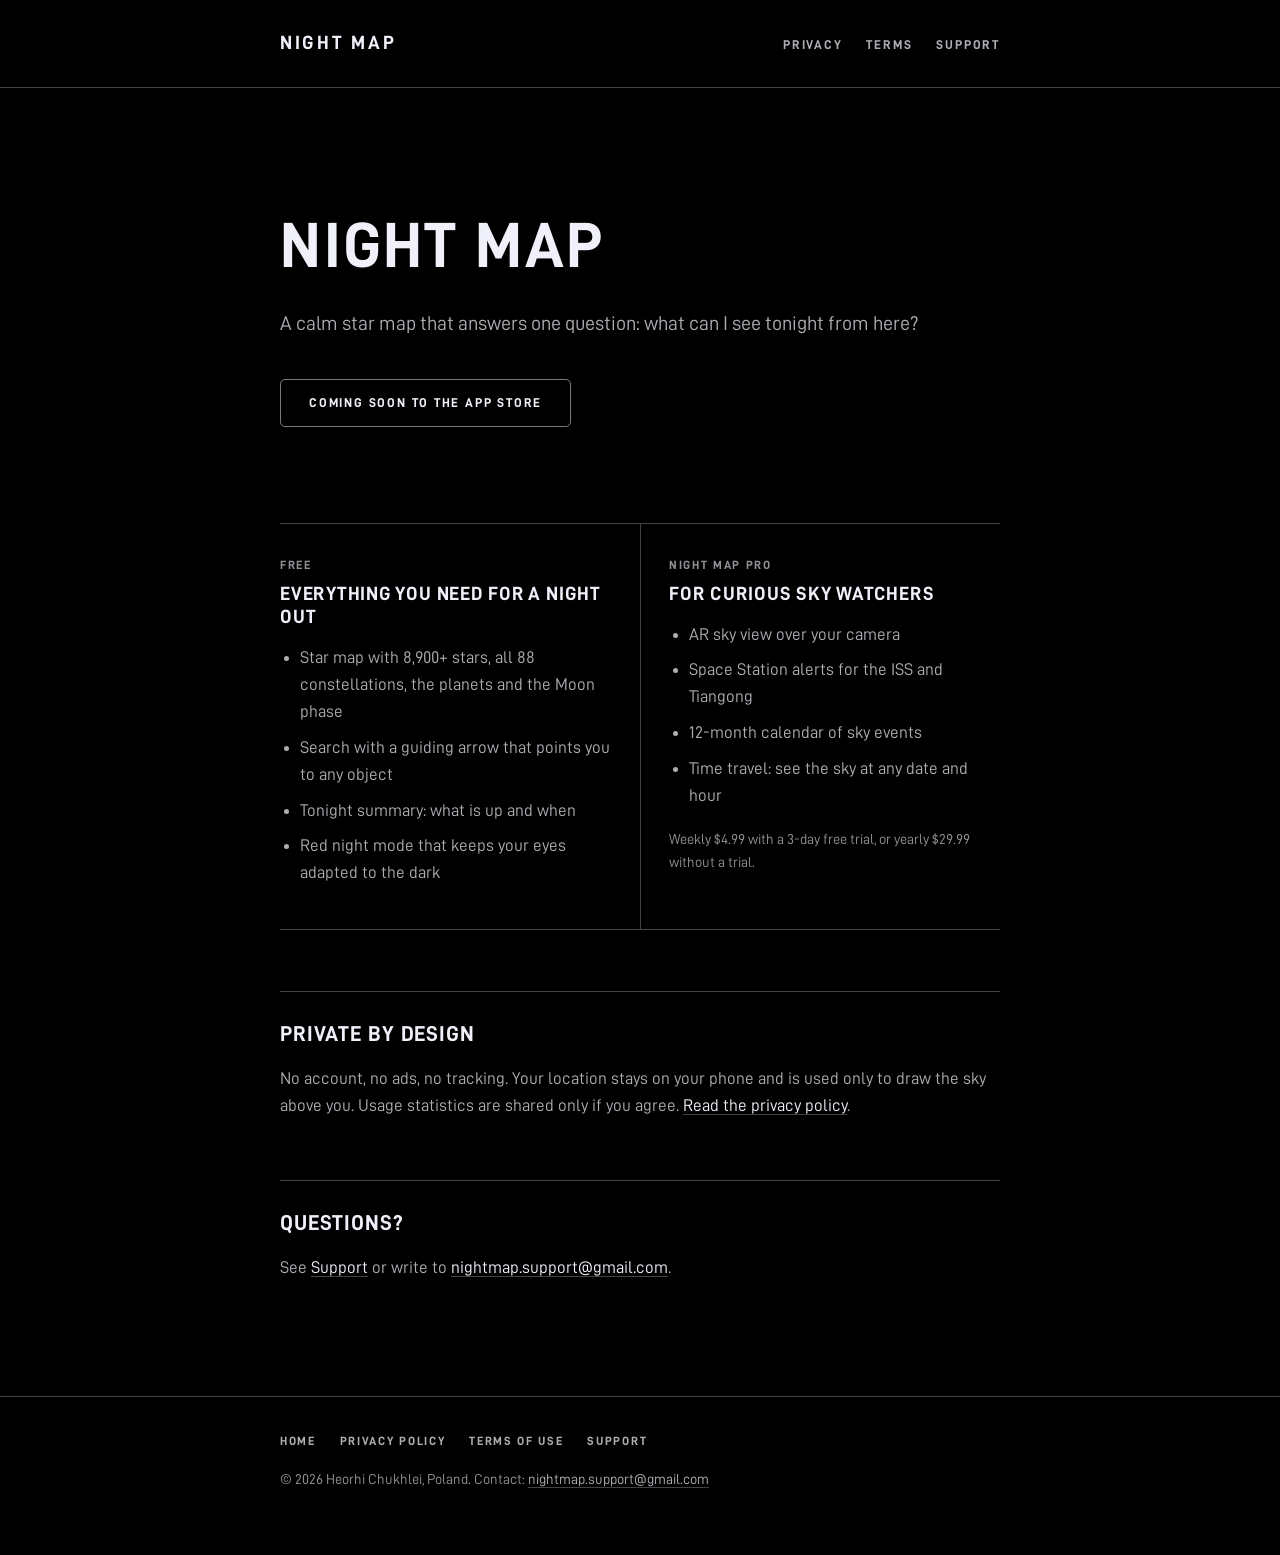
==== index.html @ 4e604490 "Add files via upload" ====
<!doctype html>
<html lang="en">
<head>
<meta charset="utf-8">
<meta name="viewport" content="width=device-width, initial-scale=1">
<title>Night Map — a calm star map</title>
<meta name="description" content="Night Map is a calm star map that answers one question: what can I see tonight from here?">
<link rel="stylesheet" href="style.css">
</head>
<body>
<header class="site">
  <div class="wrap">
    <a class="brand" href="index.html">Night Map</a>
    <nav><a href="privacy.html">Privacy</a><a href="terms.html">Terms</a><a href="support.html">Support</a></nav>
  </div>
</header>
<main>
<div class="wrap">
<section class="hero">
  <h1>Night Map</h1>
  <p class="tagline">A calm star map that answers one question: what can I see tonight from here?</p>
  <span class="soon">Coming soon to the App Store</span>
</section>

<section class="cards">
  <div class="card">
    <p class="label">Free</p>
    <h2>Everything you need for a night out</h2>
    <ul>
      <li>Star map with 8,900+ stars, all 88 constellations, the planets and the Moon phase</li>
      <li>Search with a guiding arrow that points you to any object</li>
      <li>Tonight summary: what is up and when</li>
      <li>Red night mode that keeps your eyes adapted to the dark</li>
    </ul>
  </div>
  <div class="card">
    <p class="label">Night Map Pro</p>
    <h2>For curious sky watchers</h2>
    <ul>
      <li>AR sky view over your camera</li>
      <li>Space Station alerts for the ISS and Tiangong</li>
      <li>12-month calendar of sky events</li>
      <li>Time travel: see the sky at any date and hour</li>
    </ul>
    <p class="small muted">Weekly $4.99 with a 3-day free trial, or yearly $29.99 without a trial.</p>
  </div>
</section>

<h2>Private by design</h2>
<p>No account, no ads, no tracking. Your location stays on your phone and is used only to draw the sky above you. Usage statistics are shared only if you agree. <a href="privacy.html">Read the privacy policy</a>.</p>

<h2>Questions?</h2>
<p>See <a href="support.html">Support</a> or write to <a href="mailto:nightmap.support@gmail.com">nightmap.support@gmail.com</a>.</p>
</div>
</main>
<footer class="site">
  <div class="wrap">
    <p><a href="index.html">Home</a><a href="privacy.html">Privacy Policy</a><a href="terms.html">Terms of Use</a><a href="support.html">Support</a></p>
    <p>&copy; 2026 Heorhi Chukhlei, Poland. Contact: <a href="mailto:nightmap.support@gmail.com">nightmap.support@gmail.com</a></p>
  </div>
</footer>
</body>
</html>
---- style.css ----
@font-face {
  font-family: "D-DIN";
  src: url("D-DIN.otf") format("opentype");
  font-weight: 400;
  font-style: normal;
  font-display: swap;
}
@font-face {
  font-family: "D-DIN";
  src: url("D-DIN-Bold.otf") format("opentype");
  font-weight: 700;
  font-style: normal;
  font-display: swap;
}

:root {
  --bg: #000000;
  --ink: #F0F0FA;
  --text-2: rgba(240, 240, 250, 0.72);
  --text-3: rgba(240, 240, 250, 0.6);
  --line: rgba(240, 240, 250, 0.28);
  --faint: rgba(240, 240, 250, 0.25);
  color-scheme: dark;
}

* { box-sizing: border-box; }

html { background: var(--bg); }

body {
  margin: 0;
  min-height: 100vh;
  background: var(--bg);
  color: var(--ink);
  font-family: "D-DIN", "Helvetica Neue", Arial, sans-serif;
  font-weight: 400;
  font-size: 17px;
  line-height: 1.6;
  -webkit-font-smoothing: antialiased;
  text-rendering: optimizeLegibility;
}

h1, h2, h3, .brand, nav a, .label, .button, .soon, footer.site a {
  font-weight: 700;
  text-transform: uppercase;
}

h1, h2, h3 { line-height: 1.2; letter-spacing: 0.04em; color: var(--ink); }

h1 { font-size: 2.6rem; margin: 0 0 0.5em; }
h2 { font-size: 1.35rem; margin: 2.8em 0 0.8em; padding-top: 1.4em; border-top: 1px solid var(--line); }
h3 { font-size: 1.05rem; margin: 1.8em 0 0.5em; }

p, ul { margin: 0 0 1.1em; color: var(--text-2); }
ul { padding-left: 1.2em; }
li { margin-bottom: 0.5em; }
strong { color: var(--ink); font-weight: 700; }

a { color: var(--ink); text-decoration: underline; text-decoration-color: var(--line); text-underline-offset: 3px; }
a:hover, a:focus { text-decoration-color: var(--ink); }
a:focus-visible { outline: 1px solid var(--ink); outline-offset: 3px; }

.wrap { max-width: 760px; margin: 0 auto; padding: 0 20px; }

header.site { padding: 28px 0; border-bottom: 1px solid var(--line); }
header.site .wrap { display: flex; align-items: center; justify-content: space-between; gap: 16px; flex-wrap: wrap; }
.brand { font-size: 1.2rem; letter-spacing: 0.14em; color: var(--ink); text-decoration: none; }
nav a {
  margin-left: 24px;
  font-size: 0.8rem;
  letter-spacing: 0.14em;
  color: var(--text-2);
  text-decoration: none;
}
nav a:hover, nav a:focus { color: var(--ink); }
nav a:first-child { margin-left: 0; }

main { padding: 72px 0 96px; }

.hero { padding: 48px 0 24px; }
.hero h1 { font-size: 4rem; letter-spacing: 0.04em; margin-bottom: 0.35em; }
.tagline { font-size: 1.25rem; color: var(--text-2); max-width: 32em; margin: 0 0 2em; }

.button, .soon {
  display: inline-block;
  padding: 14px 28px;
  border: 1px solid var(--ink);
  border-radius: 5px;
  font-size: 0.8rem;
  letter-spacing: 0.14em;
  line-height: 1.4;
  text-decoration: none;
}
/* The one filled button of a page. */
.button { background: var(--ink); color: #000000; }
.button:hover, .button:focus { opacity: 0.85; }
.soon { background: transparent; color: var(--ink); border-color: rgba(240, 240, 250, 0.5); }

.cards { display: grid; grid-template-columns: 1fr 1fr; gap: 0; margin-top: 72px; border-top: 1px solid var(--line); border-bottom: 1px solid var(--line); }
.card { padding: 32px 28px 24px 0; }
.card + .card { padding: 32px 0 24px 28px; border-left: 1px solid var(--line); }
.card h2 { margin-top: 0; padding-top: 0; border-top: 0; font-size: 1.2rem; }
.label { color: var(--text-3); font-size: 0.75rem; letter-spacing: 0.14em; margin-bottom: 0.6em; }

.muted { color: var(--text-3); }
.small { font-size: 0.9rem; }

.faq h2 { font-size: 1.1rem; }

footer.site {
  border-top: 1px solid var(--line);
  padding: 32px 0 48px;
  font-size: 0.9rem;
}
footer.site p { color: var(--text-3); }
footer.site a { margin-right: 24px; font-size: 0.75rem; letter-spacing: 0.14em; text-decoration: none; color: var(--text-2); }
footer.site a:hover, footer.site a:focus { color: var(--ink); }
footer.site p + p a { text-transform: none; letter-spacing: 0; font-size: inherit; font-weight: 400; margin-right: 0; text-decoration: underline; text-decoration-color: var(--line); }

@media (max-width: 640px) {
  body { font-size: 16px; }
  h1 { font-size: 2rem; }
  .hero h1 { font-size: 2.8rem; }
  .cards { grid-template-columns: 1fr; }
  .card, .card + .card { padding: 28px 0 20px; border-left: 0; }
  .card + .card { border-top: 1px solid var(--line); }
  main { padding: 40px 0 64px; }
  nav a { margin-left: 16px; }
  footer.site a { display: inline-block; margin: 0 16px 8px 0; }
}
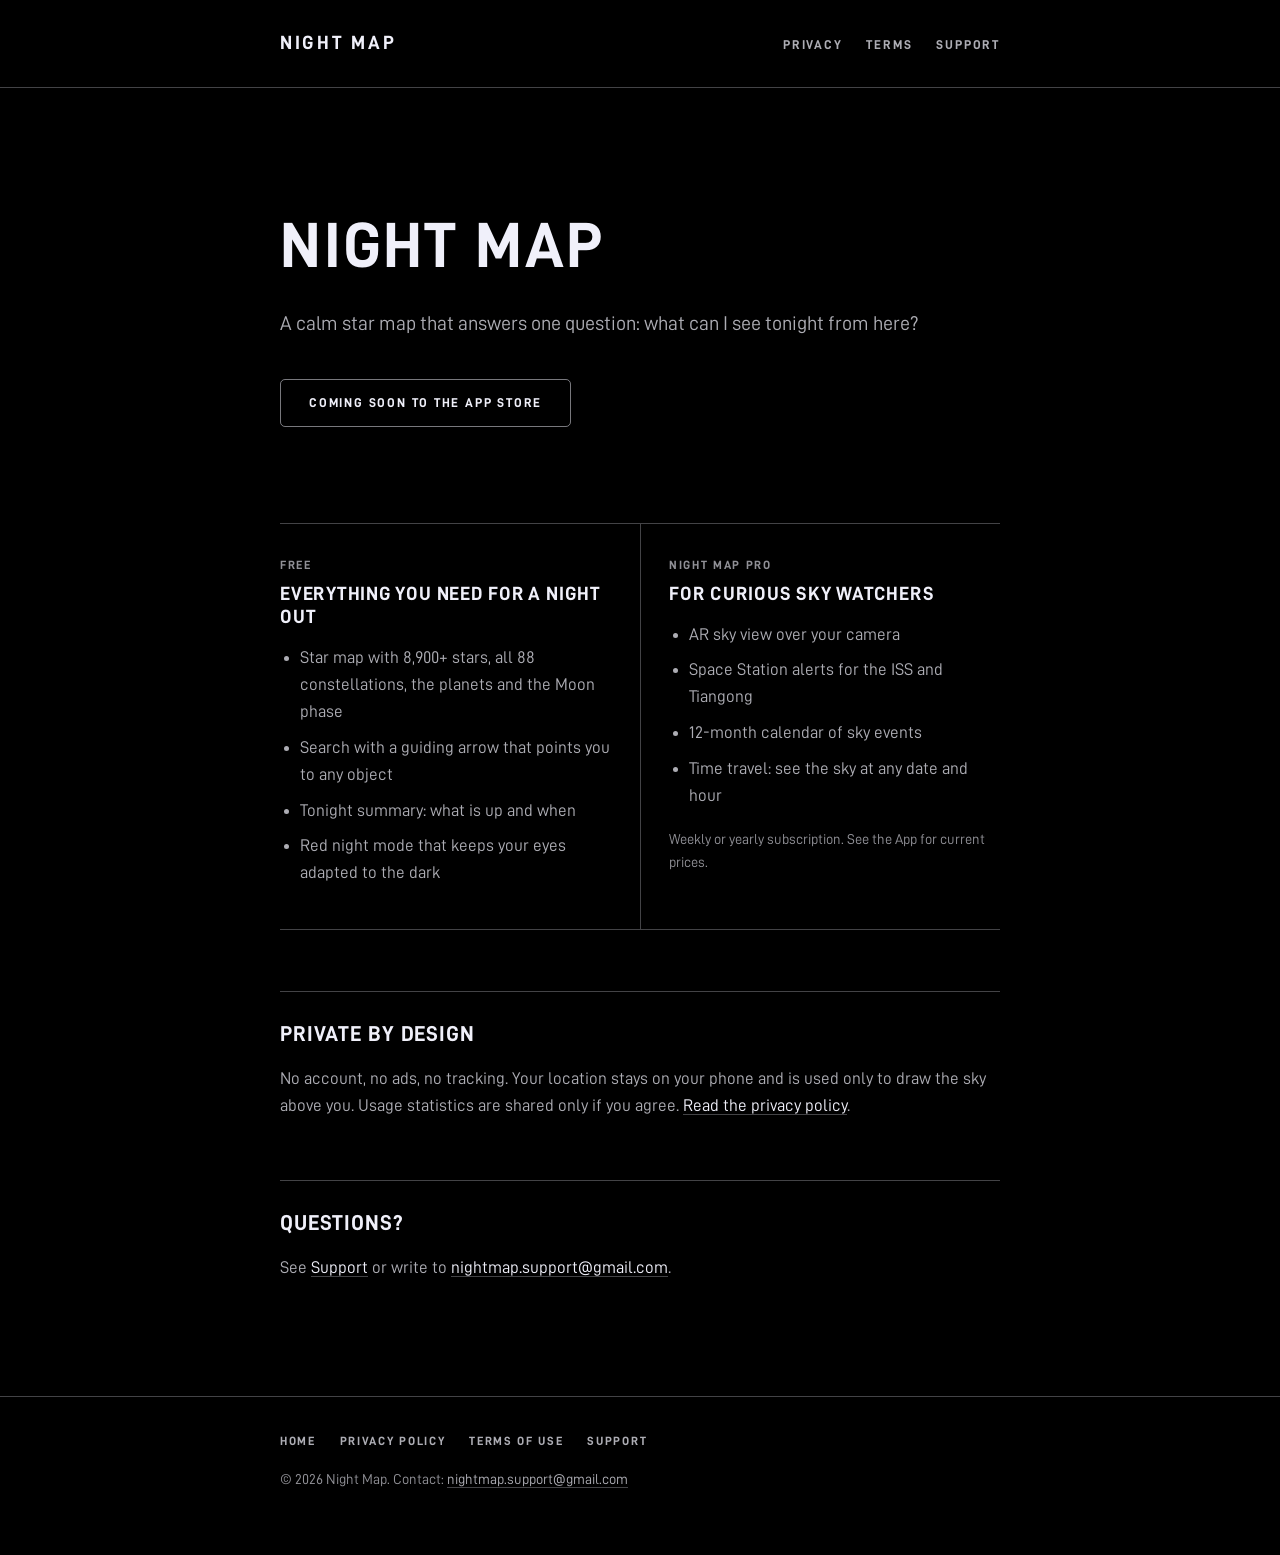
==== commit 7d82179e: "Full legal texts, favicon" ====
--- a/index.html
+++ b/index.html
@@ -5,6 +5,9 @@
 <meta name="viewport" content="width=device-width, initial-scale=1">
 <title>Night Map — a calm star map</title>
 <meta name="description" content="Night Map is a calm star map that answers one question: what can I see tonight from here?">
+<link rel="icon" href="favicon.ico" sizes="any">
+<link rel="icon" type="image/png" sizes="32x32" href="favicon-32.png">
+<link rel="apple-touch-icon" href="apple-touch-icon.png">
 <link rel="stylesheet" href="style.css">
 </head>
 <body>
@@ -42,7 +45,7 @@
       <li>12-month calendar of sky events</li>
       <li>Time travel: see the sky at any date and hour</li>
     </ul>
-    <p class="small muted">Weekly $4.99 with a 3-day free trial, or yearly $29.99 without a trial.</p>
+    <p class="small muted">Weekly or yearly subscription. See the App for current prices.</p>
   </div>
 </section>
 
@@ -56,7 +59,7 @@
 <footer class="site">
   <div class="wrap">
     <p><a href="index.html">Home</a><a href="privacy.html">Privacy Policy</a><a href="terms.html">Terms of Use</a><a href="support.html">Support</a></p>
-    <p>&copy; 2026 Heorhi Chukhlei, Poland. Contact: <a href="mailto:nightmap.support@gmail.com">nightmap.support@gmail.com</a></p>
+    <p>&copy; 2026 Night Map. Contact: <a href="mailto:nightmap.support@gmail.com">nightmap.support@gmail.com</a></p>
   </div>
 </footer>
 </body>
--- a/style.css
+++ b/style.css
@@ -128,3 +128,7 @@
   nav a { margin-left: 16px; }
   footer.site a { display: inline-block; margin: 0 16px 8px 0; }
 }
+
+table { width: 100%; border-collapse: collapse; margin: 0 0 1.4em; font-size: 0.95rem; }
+th, td { text-align: left; vertical-align: top; padding: 0.6em 0.8em 0.6em 0; border-bottom: 1px solid var(--line); color: var(--text-2); }
+th { color: var(--ink); font-weight: 700; }
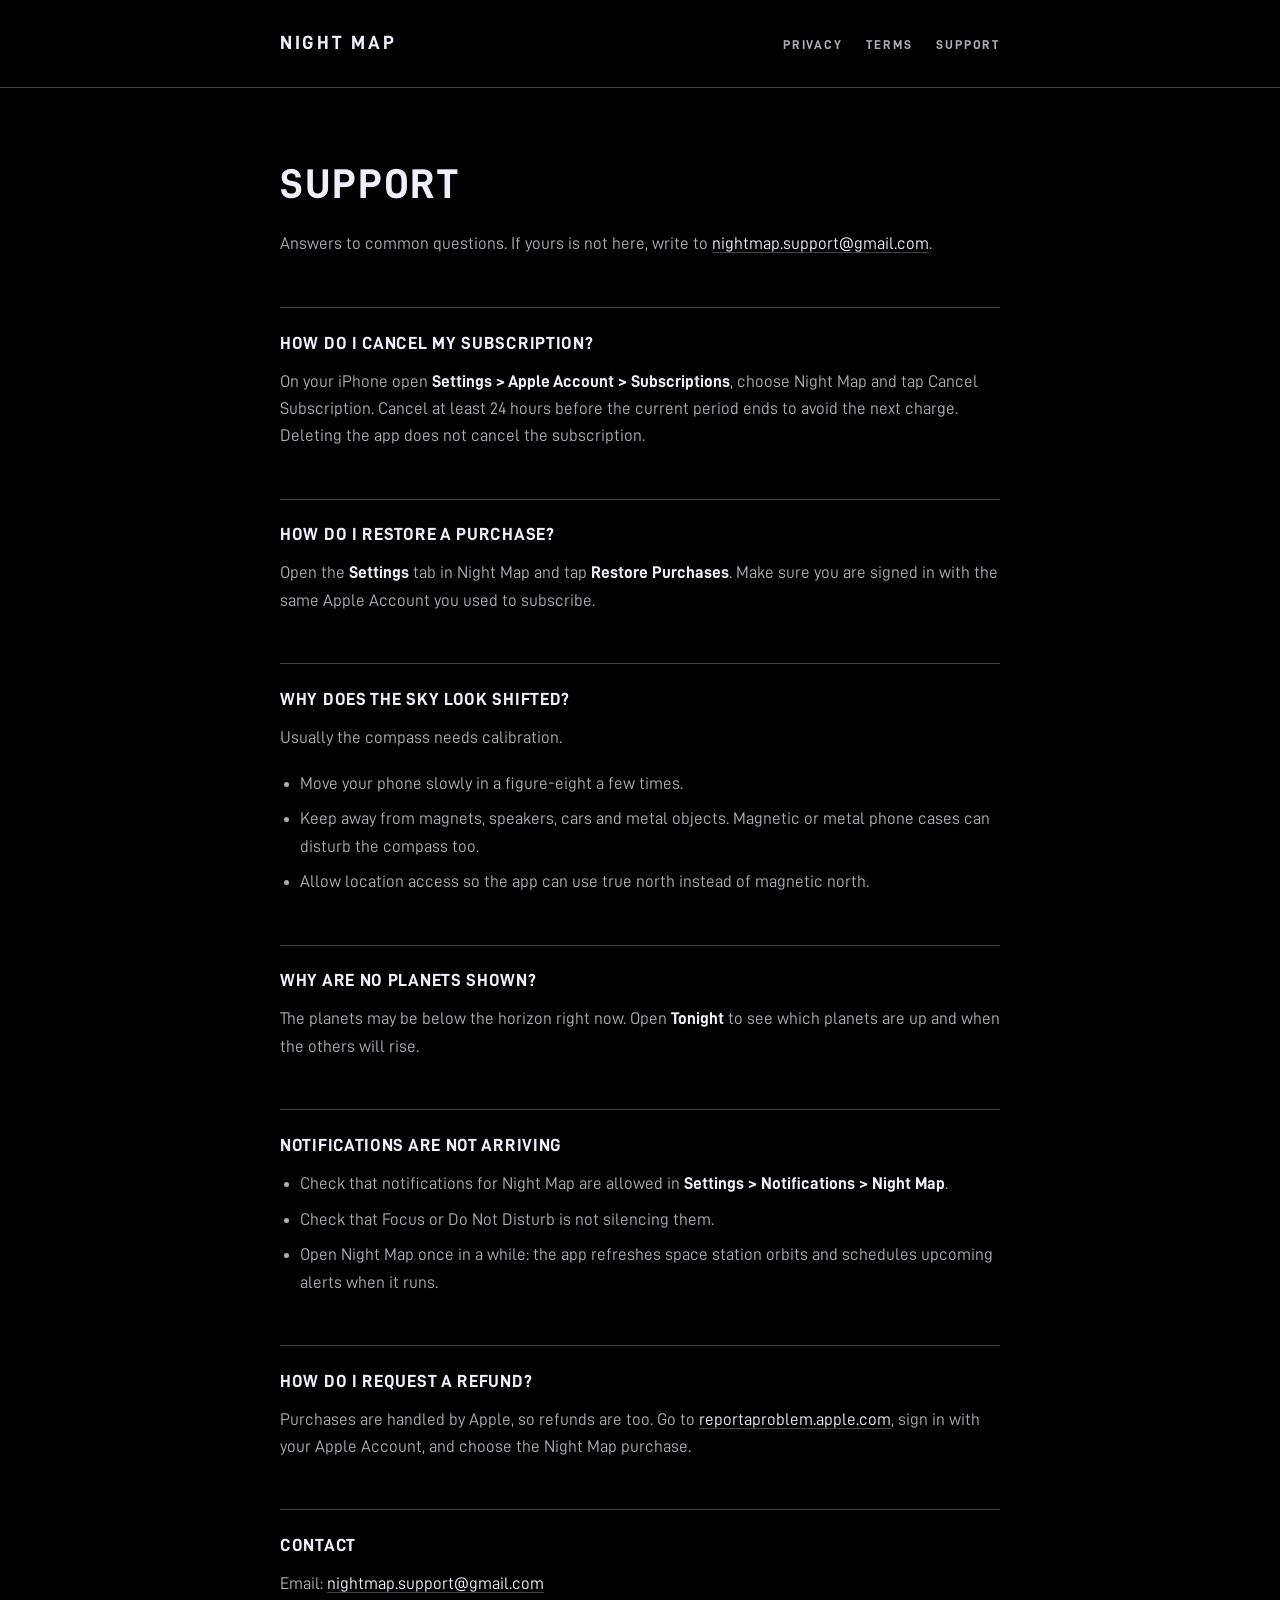
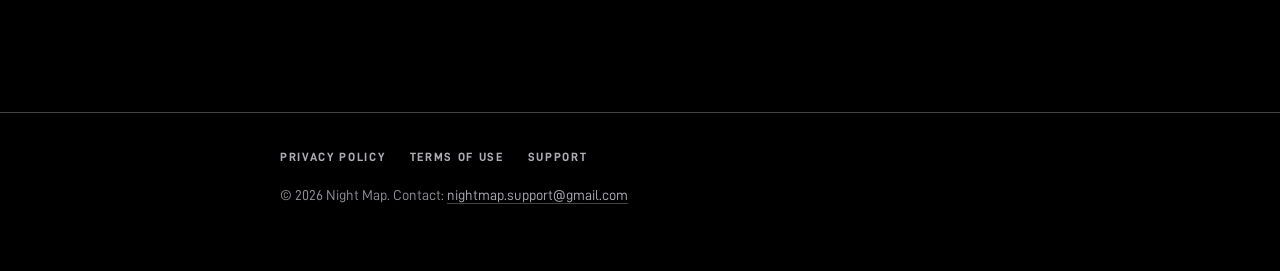
==== commit 5c3e8a18: "Add files via upload" ====
--- a/index.html
+++ b/index.html
@@ -2,65 +2,12 @@
 <html lang="en">
 <head>
 <meta charset="utf-8">
-<meta name="viewport" content="width=device-width, initial-scale=1">
-<title>Night Map — a calm star map</title>
-<meta name="description" content="Night Map is a calm star map that answers one question: what can I see tonight from here?">
+<title>Night Map</title>
+<meta http-equiv="refresh" content="0; url=support.html">
+<link rel="canonical" href="support.html">
 <link rel="icon" href="favicon.ico" sizes="any">
-<link rel="icon" type="image/png" sizes="32x32" href="favicon-32.png">
-<link rel="apple-touch-icon" href="apple-touch-icon.png">
-<link rel="stylesheet" href="style.css">
 </head>
 <body>
-<header class="site">
-  <div class="wrap">
-    <a class="brand" href="index.html">Night Map</a>
-    <nav><a href="privacy.html">Privacy</a><a href="terms.html">Terms</a><a href="support.html">Support</a></nav>
-  </div>
-</header>
-<main>
-<div class="wrap">
-<section class="hero">
-  <h1>Night Map</h1>
-  <p class="tagline">A calm star map that answers one question: what can I see tonight from here?</p>
-  <span class="soon">Coming soon to the App Store</span>
-</section>
-
-<section class="cards">
-  <div class="card">
-    <p class="label">Free</p>
-    <h2>Everything you need for a night out</h2>
-    <ul>
-      <li>Star map with 8,900+ stars, all 88 constellations, the planets and the Moon phase</li>
-      <li>Search with a guiding arrow that points you to any object</li>
-      <li>Tonight summary: what is up and when</li>
-      <li>Red night mode that keeps your eyes adapted to the dark</li>
-    </ul>
-  </div>
-  <div class="card">
-    <p class="label">Night Map Pro</p>
-    <h2>For curious sky watchers</h2>
-    <ul>
-      <li>AR sky view over your camera</li>
-      <li>Space Station alerts for the ISS and Tiangong</li>
-      <li>12-month calendar of sky events</li>
-      <li>Time travel: see the sky at any date and hour</li>
-    </ul>
-    <p class="small muted">Weekly or yearly subscription. See the App for current prices.</p>
-  </div>
-</section>
-
-<h2>Private by design</h2>
-<p>No account, no ads, no tracking. Your location stays on your phone and is used only to draw the sky above you. Usage statistics are shared only if you agree. <a href="privacy.html">Read the privacy policy</a>.</p>
-
-<h2>Questions?</h2>
-<p>See <a href="support.html">Support</a> or write to <a href="mailto:nightmap.support@gmail.com">nightmap.support@gmail.com</a>.</p>
-</div>
-</main>
-<footer class="site">
-  <div class="wrap">
-    <p><a href="index.html">Home</a><a href="privacy.html">Privacy Policy</a><a href="terms.html">Terms of Use</a><a href="support.html">Support</a></p>
-    <p>&copy; 2026 Night Map. Contact: <a href="mailto:nightmap.support@gmail.com">nightmap.support@gmail.com</a></p>
-  </div>
-</footer>
+<p><a href="support.html">Night Map Support</a></p>
 </body>
 </html>
